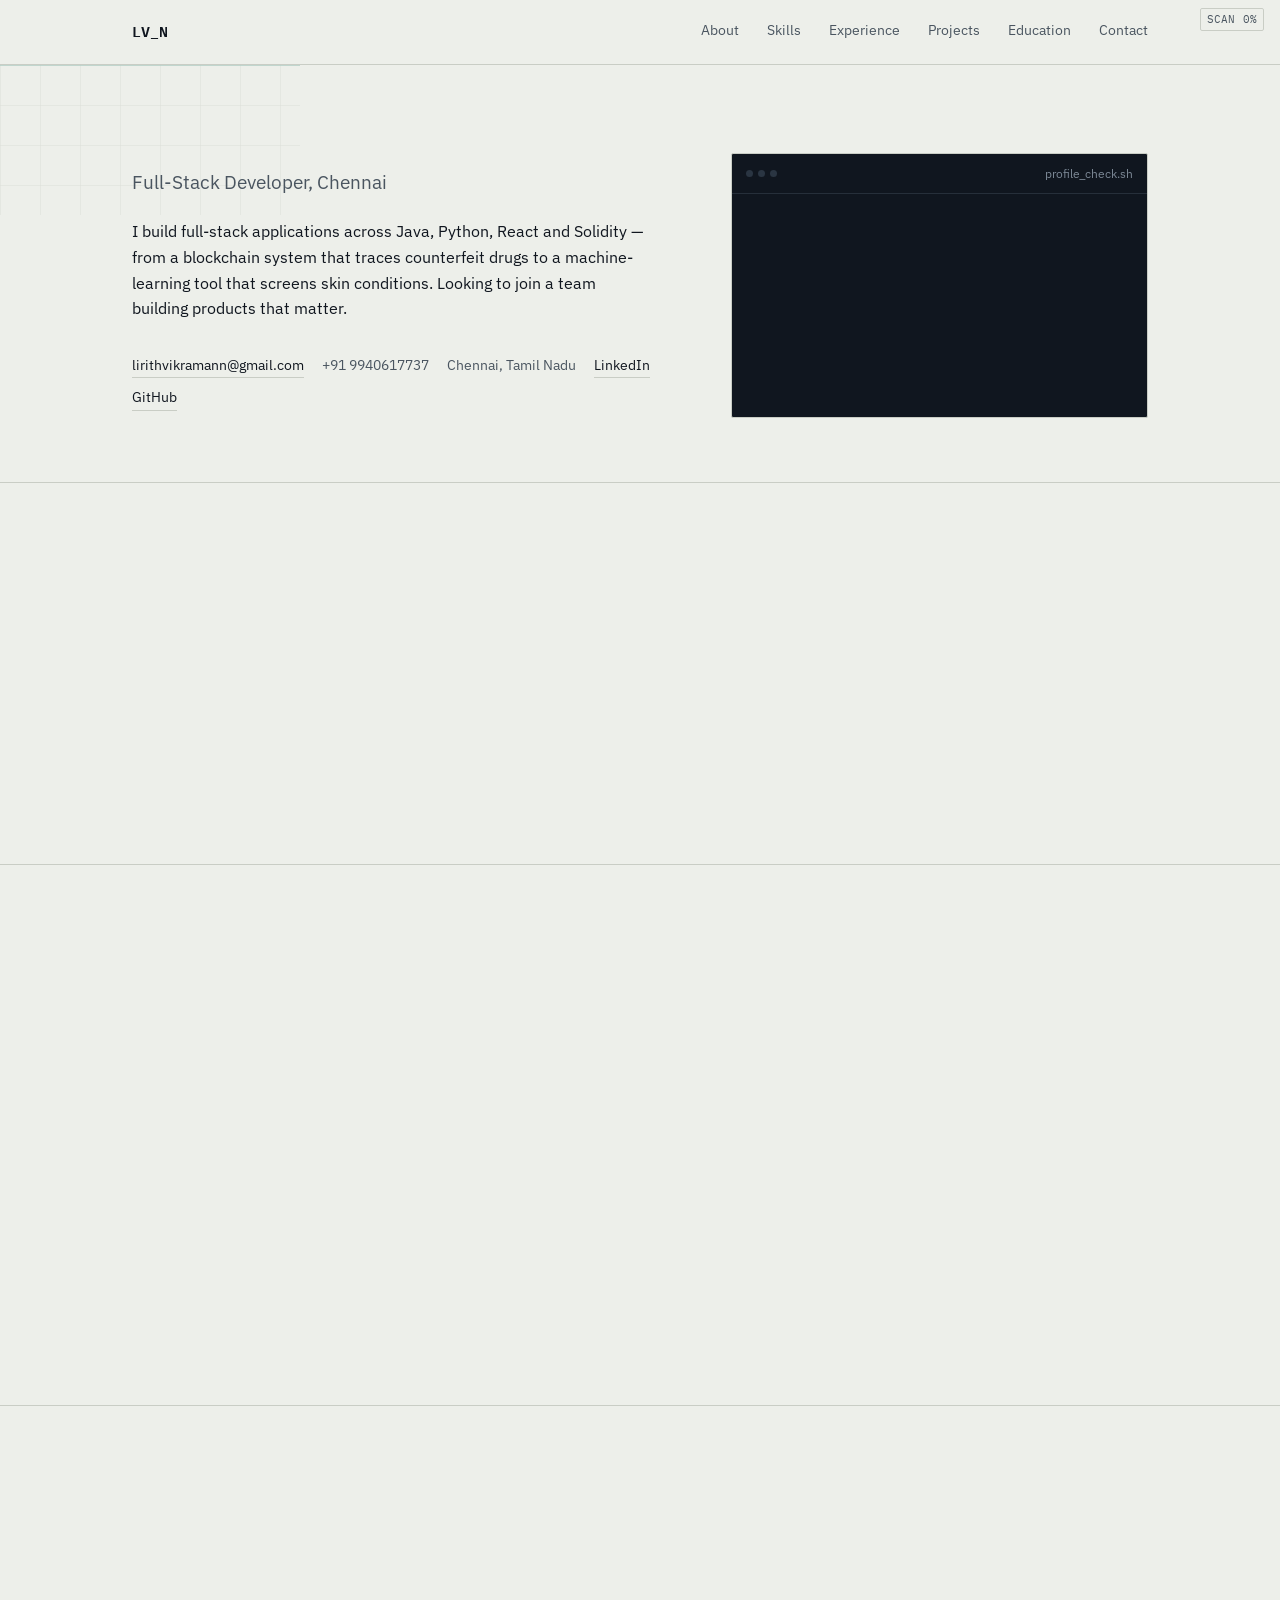
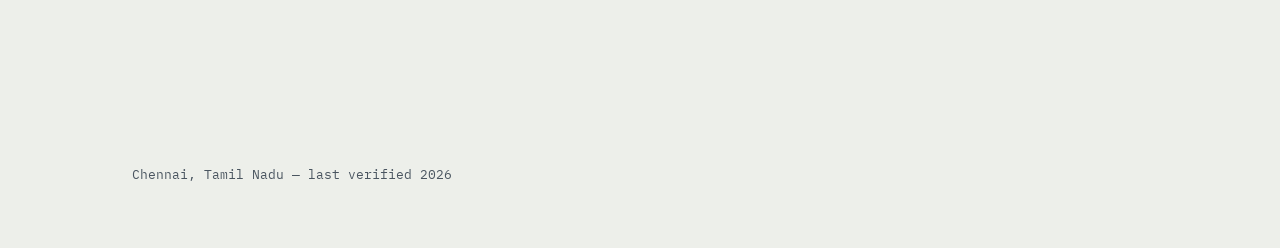
==== LirithVikraman's Portfolio.html @ 9671863d "Initial portfolio upload" ====
<!DOCTYPE html>
<html lang="en">
<head>
<meta charset="UTF-8">
<meta name="viewport" content="width=device-width, initial-scale=1.0">
<title>Lirith Vikraman N — Full-Stack Developer</title>
<link rel="preconnect" href="https://fonts.googleapis.com">
<link rel="preconnect" href="https://fonts.gstatic.com" crossorigin>
<link href="https://fonts.googleapis.com/css2?family=Space+Grotesk:wght@400;500;600;700&family=IBM+Plex+Sans:wght@400;500;600&family=IBM+Plex+Mono:wght@400;500&display=swap" rel="stylesheet">
<link rel="stylesheet" href="style.css">
</head>
<body>

<div id="scan-bar"><div id="scan-fill"></div></div>
<div id="scan-readout" class="mono">SCAN 0%</div>

<nav>
  <div class="wrap">
    <div class="nav-mark mono">LV_N</div>
    <div class="nav-links">
      <a href="#about" data-nav>About</a>
      <a href="#skills" data-nav>Skills</a>
      <a href="#experience" data-nav>Experience</a>
      <a href="#projects" data-nav>Projects</a>
      <a href="#education" data-nav>Education</a>
      <a href="#contact" data-nav>Contact</a>
    </div>
  </div>
</nav>

<header class="hero">
  <svg id="hero-grid" xmlns="http://www.w3.org/2000/svg" preserveAspectRatio="none">
    <defs>
      <pattern id="grid" width="40" height="40" patternUnits="userSpaceOnUse">
        <path d="M 40 0 L 0 0 0 40" fill="none" stroke="#C9CDC5" stroke-width="1"/>
      </pattern>
    </defs>
    <rect width="100%" height="100%" fill="url(#grid)"/>
    <line id="scanline" x1="0" y1="0" x2="100%" y2="0" stroke="#2F8F82" stroke-width="1.5" opacity="0.55"/>
  </svg>

  <div class="wrap hero-grid">
    <div>
      <h1 id="hero-name"></h1>
      <div class="role">Full-Stack Developer, Chennai</div>
      <p class="pitch">I build full-stack applications across Java, Python, React and Solidity — from a blockchain system that traces counterfeit drugs to a machine-learning tool that screens skin conditions. Looking to join a team building products that matter.</p>
      <div class="contact-row">
        <a href="mailto:lirithvikramann@gmail.com">lirithvikramann@gmail.com</a>
        <span>+91 9940617737</span>
        <span>Chennai, Tamil Nadu</span>
        <a href="#" target="_blank" rel="noopener">LinkedIn</a>
        <a href="#" target="_blank" rel="noopener">GitHub</a>
      </div>
    </div>

    <div class="console" id="console" aria-hidden="true">
      <div class="console-head">
        <div class="console-dots"><i></i><i></i><i></i></div>
        <span>profile_check.sh</span>
      </div>
      <div class="console-body">
        <div class="console-line" style="animation-delay:.1s"><span>Java, SQL</span><span class="tag">backend</span></div>
        <div class="console-line" style="animation-delay:.35s"><span>React.js, JS(ES6+)</span><span class="tag">frontend</span></div>
        <div class="console-line" style="animation-delay:.6s"><span>Solidity, Ethereum</span><span class="tag">blockchain</span></div>
        <div class="console-line" style="animation-delay:.85s"><span>Python, ML</span><span class="tag">exposure</span></div>
        <div class="console-final" style="animation-delay:1.1s">
          <div class="dot"></div>
          <b>PROFILE VERIFIED</b>
        </div>
      </div>
    </div>
  </div>
</header>

<section id="about">
  <div class="wrap content-grid">
    <h2 class="reveal">About</h2>
    <div class="about-text reveal">
      <p>I'm an Information Technology graduate from Panimalar Engineering College, working across the stack with Java, Python, React.js, Solidity and SQL. My projects lean toward systems that verify something — whether that's a drug's authenticity on a supply chain or a skin condition from an image.</p>
      <p>During a remote internship, I integrated REST APIs into a reporting pipeline, traced performance issues through log analysis, and worked Git-based sprints with a cross-functional team. I'm now looking for a full-stack role where I can keep building products people can rely on.</p>
    </div>
  </div>
</section>

<section id="skills">
  <div class="wrap content-grid">
    <h2 class="reveal">Skills</h2>
    <div class="reveal">
      <div class="skill-group">
        <h3>Languages</h3>
        <div class="chips">
          <span class="chip">Java</span><span class="chip">JavaScript (ES6+)</span><span class="chip">HTML5</span><span class="chip">CSS3</span><span class="chip">SQL</span>
        </div>
      </div>
      <div class="skill-group">
        <h3>Frontend</h3>
        <div class="chips">
          <span class="chip">Responsive Web Design</span><span class="chip">DOM Manipulation</span><span class="chip">CSS Flexbox/Grid</span>
        </div>
      </div>
      <div class="skill-group">
        <h3>Backend &amp; Database</h3>
        <div class="chips">
          <span class="chip">MySQL</span><span class="chip">Git &amp; GitHub</span>
        </div>
      </div>
      <div class="skill-group">
        <h3>Tools</h3>
        <div class="chips">
          <span class="chip">VS Code</span><span class="chip">Eclipse</span><span class="chip">EditPlus</span>
        </div>
      </div>
      <div class="skill-group">
        <h3>Exposure</h3>
        <div class="chips">
          <span class="chip">Python (ML)</span><span class="chip">Image Processing</span><span class="chip">OTP / Auth Systems</span>
        </div>
      </div>
    </div>
  </div>
</section>

<section id="experience">
  <div class="wrap content-grid">
    <h2 class="reveal">Experience</h2>
    <div class="reveal">
      <div class="exp-item">
        <div class="exp-date">Jun – Jul 2025</div>
        <div>
          <div class="exp-role">Web Developer Intern</div>
          <div class="exp-org">Remote · Undisclosed Company</div>
          <ul class="exp-list">
            <li>Integrated external REST API sources into the application data pipeline, structuring datasets for downstream reporting dashboards.</li>
            <li>Diagnosed performance bottlenecks through log analysis and documented findings for technical and non-technical stakeholders.</li>
            <li>Managed feature branches, pull requests, and deliverables via Git/GitHub in a cross-functional sprint team.</li>
          </ul>
        </div>
      </div>
    </div>
  </div>
</section>

<section id="projects">
  <div class="wrap">
    <div class="section-head">
      <h2 class="reveal">Projects</h2>
      <p class="section-note reveal">Two builds that share a theme — checking whether something is what it claims to be. Hover a card to watch its flow.</p>
    </div>

    <div class="project reveal" data-tilt>
      <div class="project-top">
        <h3>Blockchain-Based Drug Provenance &amp; Counterfeit Detection</h3>
        <div class="stack">
          <span class="chip">Solidity</span><span class="chip">Ethereum</span><span class="chip">React.js</span><span class="chip">QR</span>
        </div>
      </div>
      <p class="desc">A tamper-proof drug tracking system built on Ethereum, addressing the life-threatening risk of counterfeit pharmaceuticals in the supply chain.</p>
      <ul>
        <li>Developed smart contracts to record and verify each step of the supply chain on-chain.</li>
        <li>Integrated QR code scanning for instant authenticity checks through a React frontend.</li>
      </ul>
      <div class="verify-flow">
        <span class="verify-step">scan QR</span>
        <span class="pipeline-arrow">→</span>
        <span class="verify-step">query ledger</span>
        <span class="pipeline-arrow">→</span>
        <span class="verify-step">confirm origin</span>
        <span class="pipeline-arrow">→</span>
        <span class="verify-step">flag counterfeit</span>
      </div>
    </div>

    <div class="project reveal" data-tilt>
      <div class="project-top">
        <h3>Automated Skin Disease Detection System</h3>
        <div class="stack">
          <span class="chip">Python</span><span class="chip">Image Processing</span><span class="chip">ML</span>
        </div>
      </div>
      <p class="desc">An end-to-end diagnostic tool that classifies skin diseases from dermatological images, built as a low-cost screening alternative for early detection in resource-limited settings.</p>
      <ul>
        <li>Achieved high classification accuracy across the target disease classes.</li>
        <li>Designed as a modular pipeline so new disease classes can be added without reworking the system.</li>
      </ul>
      <div class="pipeline">
        <span class="pipeline-step">image input</span>
        <span class="pipeline-arrow">→</span>
        <span class="pipeline-step">preprocessing</span>
        <span class="pipeline-arrow">→</span>
        <span class="pipeline-step">model inference</span>
        <span class="pipeline-arrow">→</span>
        <span class="pipeline-step">result display</span>
      </div>
    </div>
  </div>
</section>

<section id="education">
  <div class="wrap">
    <div class="section-head">
      <h2 class="reveal">Education &amp; Certifications</h2>
    </div>
    <div class="two-col reveal">
      <div>
        <div class="edu-item">
          <h3>B.Tech, Information Technology</h3>
          <div class="edu-meta">Panimalar Engineering College · 2022 – 2026</div>
          <div class="cgpa">CGPA 8.00 / 10</div>
        </div>
        <div class="edu-item">
          <h3>Higher Secondary (CBSE)</h3>
          <div class="edu-meta">Bhaktavatsalam Vidyashram · Completed 2022</div>
        </div>
      </div>
      <div>
        <ul class="cert-list">
          <li><span>Cloud Computing — TCS iON</span><span class="cert-year">2024</span></li>
          <li><span>Generative AI, Oracle Certified</span><span class="cert-year">2024</span></li>
          <li><span>Cybersecurity Fundamentals — NASSCOM</span><span class="cert-year">2023</span></li>
        </ul>
      </div>
    </div>
  </div>
</section>

<footer id="contact">
  <div class="wrap">
    <div class="footer-grid">
      <h2 class="reveal">Let's build something that needs to be trusted.</h2>
      <div class="footer-links reveal">
        <a href="mailto:lirithvikramann@gmail.com">lirithvikramann@gmail.com</a>
        <span>+91 9940617737</span>
        <a href="https://www.linkedin.com/in/lirith-vikraman-n-4269a024a/" target="_blank" rel="noopener">LinkedIn</a>
        <a href="https://github.com/nlirithvikraman" target="_blank" rel="noopener">GitHub</a>
      </div>
    </div>
    <div class="fine">Chennai, Tamil Nadu — last verified 2026</div>
  </div>
</footer>

<button id="top-btn" aria-label="Back to top">↑</button>

<script src="script.js"></script>

</body>
</html>
---- style.css ----
:root{
    --ink:#10161F;
    --ink-soft:#4A5560;
    --paper:#EDEFEA;
    --panel:#E2E5DE;
    --line:#C9CDC5;
    --teal:#2F8F82;
    --teal-dim:#DDEBE8;
    --copper:#C6763A;
    --radius:2px;
  }
  *{box-sizing:border-box;}
  html{scroll-behavior:smooth;}
  body{
    margin:0;
    background:var(--paper);
    color:var(--ink);
    font-family:'IBM Plex Sans', sans-serif;
    line-height:1.6;
    -webkit-font-smoothing:antialiased;
  }
  h1,h2,h3{
    font-family:'Space Grotesk', sans-serif;
    margin:0;
    letter-spacing:-0.01em;
  }
  .mono{font-family:'IBM Plex Mono', monospace;}
  a{color:inherit;}
  a:focus-visible, button:focus-visible{outline:2px solid var(--teal); outline-offset:3px;}
  section{scroll-margin-top:64px;}
  @media (prefers-reduced-motion: reduce){
    *{animation-duration:0.01ms !important; animation-iteration-count:1 !important; transition-duration:0.01ms !important;}
    html{scroll-behavior:auto;}
  }

  .wrap{max-width:1080px; margin:0 auto; padding:0 32px; position:relative;}
  @media (max-width:640px){ .wrap{padding:0 20px;} }

  /* SCAN PROGRESS BAR */
  #scan-bar{
    position:fixed; top:0; left:0; right:0; height:3px; z-index:40;
    background:transparent;
  }
  #scan-fill{
    height:100%; width:0%; background:var(--teal);
    transition:width .08s linear;
  }
  #scan-readout{
    position:fixed; top:8px; right:16px; z-index:40;
    font-family:'IBM Plex Mono', monospace; font-size:10.5px; color:var(--ink-soft);
    background:var(--paper); padding:2px 6px; border:1px solid var(--line); border-radius:var(--radius);
    letter-spacing:.02em; pointer-events:none;
  }
  @media (max-width:640px){ #scan-readout{display:none;} }

  /* NAV */
  nav{
    position:sticky; top:0; z-index:20;
    background:rgba(237,239,234,0.92);
    backdrop-filter:blur(6px);
    border-bottom:1px solid var(--line);
  }
  nav .wrap{display:flex; align-items:center; justify-content:space-between; height:64px;}
  .nav-mark{font-weight:600; font-size:15px;}
  .nav-links{display:flex; gap:28px; font-size:14px; position:relative;}
  .nav-links a{
    text-decoration:none; color:var(--ink-soft); transition:color .15s;
    position:relative; padding-bottom:4px;
  }
  .nav-links a::after{
    content:''; position:absolute; left:0; bottom:0; height:1px; width:0;
    background:var(--teal); transition:width .25s ease;
  }
  .nav-links a:hover{color:var(--ink);}
  .nav-links a.active{color:var(--ink);}
  .nav-links a.active::after{width:100%;}
  @media (max-width:640px){ .nav-links{display:none;} }

  /* HERO */
  .hero{padding:88px 0 64px; border-bottom:1px solid var(--line); position:relative; overflow:hidden;}
  #hero-grid{position:absolute; inset:0; z-index:0; opacity:.5;}
  .hero-grid{display:grid; grid-template-columns:1.3fr 1fr; gap:56px; align-items:start; position:relative; z-index:1;}
  @media (max-width:820px){ .hero-grid{grid-template-columns:1fr;} }

  .hero h1{font-size:clamp(40px,6vw,64px); font-weight:600; line-height:1.02;}
  .hero h1 .ch{display:inline-block; opacity:0; transform:translateY(.35em); animation:riseIn .55s cubic-bezier(.2,.7,.2,1) forwards;}
  @keyframes riseIn{to{opacity:1; transform:translateY(0);}}
  .role{margin-top:14px; font-size:19px; color:var(--ink-soft); opacity:0; animation:fadeUp .5s ease forwards; animation-delay:.9s;}
  .pitch{margin-top:22px; max-width:52ch; color:var(--ink); font-size:16px; opacity:0; animation:fadeUp .5s ease forwards; animation-delay:1.05s;}
  .contact-row{margin-top:32px; display:flex; flex-wrap:wrap; gap:8px 18px; font-size:14px; opacity:0; animation:fadeUp .5s ease forwards; animation-delay:1.2s;}
  @keyframes fadeUp{from{opacity:0; transform:translateY(8px);} to{opacity:1; transform:translateY(0);}}
  .contact-row span{color:var(--ink-soft);}
  .contact-row a{text-decoration:none; border-bottom:1px solid var(--line); padding-bottom:1px; transition:border-color .15s, color .15s;}
  .contact-row a:hover{border-color:var(--teal); color:var(--teal);}

  /* verification console */
  .console{
    border:1px solid var(--line);
    background:var(--ink);
    color:#DCE3DE;
    border-radius:var(--radius);
    overflow:hidden;
    position:relative;
  }
  .console-head{
    display:flex; align-items:center; justify-content:space-between;
    padding:10px 14px; border-bottom:1px solid #262F3A;
    font-size:12px; color:#7C8896;
  }
  .console-dots{display:flex; gap:5px;}
  .console-dots i{width:7px; height:7px; border-radius:50%; background:#2A3542; display:inline-block;}
  .console-body{padding:18px 16px 20px; font-size:13px;}
  .console-line{
    display:flex; justify-content:space-between; gap:10px;
    padding:6px 0; opacity:0; transform:translateY(4px);
    border-bottom:1px dashed #1E2731;
  }
  .console.replay .console-line{animation:reveal .4s ease forwards;}
  .console-line:last-of-type{border-bottom:none;}
  .console-line .tag{color:#8FA6A1;}
  @keyframes reveal{to{opacity:1; transform:translateY(0);}}
  .console-final{
    margin-top:14px; padding-top:14px; border-top:1px solid #262F3A;
    display:flex; align-items:center; gap:10px;
    opacity:0;
  }
  .console.replay .console-final{animation:reveal .4s ease forwards;}
  .console-final .dot{width:8px; height:8px; border-radius:50%; background:#3FBBA7; box-shadow:0 0 0 3px rgba(63,187,167,0.18); animation:pulse 2s ease-in-out infinite;}
  @keyframes pulse{0%,100%{box-shadow:0 0 0 3px rgba(63,187,167,0.18);} 50%{box-shadow:0 0 0 6px rgba(63,187,167,0.1);}}
  .console-final b{color:#3FBBA7; font-weight:600; letter-spacing:.02em;}

  /* SECTION shell */
  section{padding:64px 0; border-bottom:1px solid var(--line);}
  .section-head{display:grid; grid-template-columns:200px 1fr; gap:32px; margin-bottom:36px;}
  @media (max-width:700px){ .section-head{grid-template-columns:1fr; gap:8px;} }
  .section-head h2{font-size:26px; font-weight:600;}
  .section-note{color:var(--ink-soft); font-size:14px; max-width:46ch; padding-top:4px;}

  .content-grid{display:grid; grid-template-columns:200px 1fr; gap:32px;}
  @media (max-width:700px){ .content-grid{grid-template-columns:1fr;} }

  .reveal{opacity:0; transform:translateY(14px); transition:opacity .55s ease, transform .55s ease;}
  .reveal.in{opacity:1; transform:translateY(0);}

  /* ABOUT */
  .about-text{max-width:62ch; font-size:16px;}
  .about-text p + p{margin-top:14px;}

  /* SKILLS */
  .skill-group{margin-bottom:22px;}
  .skill-group:last-child{margin-bottom:0;}
  .skill-group h3{font-size:13px; font-weight:500; color:var(--ink-soft); margin-bottom:10px; font-family:'IBM Plex Sans',sans-serif;}
  .chips{display:flex; flex-wrap:wrap; gap:8px;}
  .chip{
    font-family:'IBM Plex Mono', monospace; font-size:12.5px;
    padding:6px 11px; border:1px solid var(--line); border-radius:var(--radius);
    background:var(--panel); color:var(--ink);
    transition:transform .15s ease, border-color .15s ease, background .15s ease, color .15s ease;
  }
  .chip:hover{
    transform:translateY(-2px);
    border-color:var(--teal); color:var(--teal); background:var(--teal-dim);
  }

  /* EXPERIENCE */
  .exp-item{display:grid; grid-template-columns:120px 1fr; gap:24px;}
  @media (max-width:700px){ .exp-item{grid-template-columns:1fr; gap:6px;} }
  .exp-date{font-family:'IBM Plex Mono', monospace; font-size:13px; color:var(--ink-soft); padding-top:2px;}
  .exp-role{font-size:18px; font-weight:600; font-family:'Space Grotesk',sans-serif;}
  .exp-org{color:var(--ink-soft); font-size:14px; margin-top:2px;}
  .exp-list{margin:14px 0 0; padding-left:18px;}
  .exp-list li{margin-bottom:8px; font-size:15px;}

  /* PROJECTS */
  .project{
    border:1px solid var(--line); border-radius:var(--radius);
    background:var(--panel); padding:28px; margin-bottom:24px;
    position:relative; overflow:hidden;
  }
  .project::before{
    content:''; position:absolute; inset:0; pointer-events:none;
    background:radial-gradient(220px circle at var(--mx,50%) var(--my,50%), rgba(47,143,130,0.12), transparent 70%);
    opacity:0; transition:opacity .25s ease;
  }
  .project:hover::before{opacity:1;}
  .project:last-child{margin-bottom:0;}
  .project-top{display:flex; justify-content:space-between; align-items:flex-start; gap:16px; flex-wrap:wrap; position:relative;}
  .project h3{font-size:20px; font-weight:600; max-width:34ch;}
  .stack{display:flex; flex-wrap:wrap; gap:6px; justify-content:flex-end;}
  .project p.desc{margin-top:14px; font-size:15px; max-width:66ch; position:relative;}
  .project ul{margin:12px 0 0; padding-left:18px; position:relative;}
  .project li{font-size:14.5px; margin-bottom:6px;}

  .pipeline{
    display:flex; align-items:center; flex-wrap:wrap; gap:0;
    margin-top:20px; padding-top:18px; border-top:1px dashed var(--line);
    position:relative;
  }
  .pipeline-step{
    font-family:'IBM Plex Mono', monospace; font-size:12px;
    padding:7px 12px; border:1px solid var(--line); border-radius:var(--radius);
    background:var(--paper); white-space:nowrap;
    transition:border-color .2s ease, color .2s ease;
  }
  .pipeline-arrow{color:var(--ink-soft); padding:0 8px; font-size:13px;}
  .project.animate-flow .pipeline-step{animation:stepLight 2.2s ease-in-out infinite;}
  .project.animate-flow .pipeline-step:nth-child(1){animation-delay:0s;}
  .project.animate-flow .pipeline-step:nth-child(3){animation-delay:.4s;}
  .project.animate-flow .pipeline-step:nth-child(5){animation-delay:.8s;}
  .project.animate-flow .pipeline-step:nth-child(7){animation-delay:1.2s;}
  @keyframes stepLight{0%,100%{border-color:var(--line); color:var(--ink);} 20%{border-color:var(--teal); color:var(--teal);}}

  .verify-flow{
    display:flex; align-items:center; flex-wrap:wrap; gap:0;
    margin-top:20px; padding-top:18px; border-top:1px dashed var(--line);
    position:relative;
  }
  .verify-step{
    font-family:'IBM Plex Mono', monospace; font-size:12px;
    padding:7px 12px; border:1px solid var(--teal); color:var(--teal);
    border-radius:var(--radius); background:var(--teal-dim); white-space:nowrap;
  }
  .project.animate-flow .verify-step{animation:stepLight2 2.2s ease-in-out infinite;}
  .project.animate-flow .verify-step:nth-child(1){animation-delay:0s;}
  .project.animate-flow .verify-step:nth-child(3){animation-delay:.4s;}
  .project.animate-flow .verify-step:nth-child(5){animation-delay:.8s;}
  .project.animate-flow .verify-step:nth-child(7){animation-delay:1.2s;}
  @keyframes stepLight2{0%,100%{background:var(--teal-dim);} 20%{background:var(--teal); color:var(--ink);}}

  /* EDU + CERTS */
  .two-col{display:grid; grid-template-columns:1fr 1fr; gap:40px;}
  @media (max-width:700px){ .two-col{grid-template-columns:1fr;} }
  .edu-item{margin-bottom:20px;}
  .edu-item:last-child{margin-bottom:0;}
  .edu-item h3{font-size:16px; font-weight:600; font-family:'Space Grotesk',sans-serif;}
  .edu-meta{color:var(--ink-soft); font-size:13.5px; margin-top:3px;}
  .cgpa{display:inline-block; margin-top:6px; font-family:'IBM Plex Mono',monospace; font-size:12px; color:var(--teal);}

  .cert-list{list-style:none; margin:0; padding:0;}
  .cert-list li{
    display:flex; justify-content:space-between; gap:12px;
    padding:12px 0; border-bottom:1px solid var(--line); font-size:14.5px;
    transition:padding-left .2s ease;
  }
  .cert-list li:hover{padding-left:6px;}
  .cert-list li:last-child{border-bottom:none;}
  .cert-year{font-family:'IBM Plex Mono',monospace; font-size:12.5px; color:var(--ink-soft); white-space:nowrap;}

  /* FOOTER */
  footer{padding:56px 0 64px;}
  .footer-grid{display:flex; justify-content:space-between; align-items:flex-end; flex-wrap:wrap; gap:24px;}
  footer h2{font-size:30px; font-weight:600; max-width:14ch;}
  .footer-links{display:flex; flex-direction:column; gap:6px; font-size:14.5px; text-align:right;}
  .footer-links a{text-decoration:none; border-bottom:1px solid var(--line); transition:border-color .15s, color .15s;}
  .footer-links a:hover{border-color:var(--teal); color:var(--teal);}
  @media (max-width:640px){ .footer-links{text-align:left;} }
  .fine{margin-top:40px; font-size:12.5px; color:var(--ink-soft); font-family:'IBM Plex Mono',monospace;}

  /* back to top */
  #top-btn{
    position:fixed; right:20px; bottom:20px; z-index:30;
    width:38px; height:38px; border-radius:50%;
    background:var(--ink); color:#DCE3DE; border:none; cursor:pointer;
    display:flex; align-items:center; justify-content:center;
    font-family:'IBM Plex Mono',monospace; font-size:15px;
    opacity:0; pointer-events:none; transform:translateY(8px);
    transition:opacity .25s ease, transform .25s ease;
  }
  #top-btn.show{opacity:1; pointer-events:auto; transform:translateY(0);}
  #top-btn:hover{background:var(--teal);}
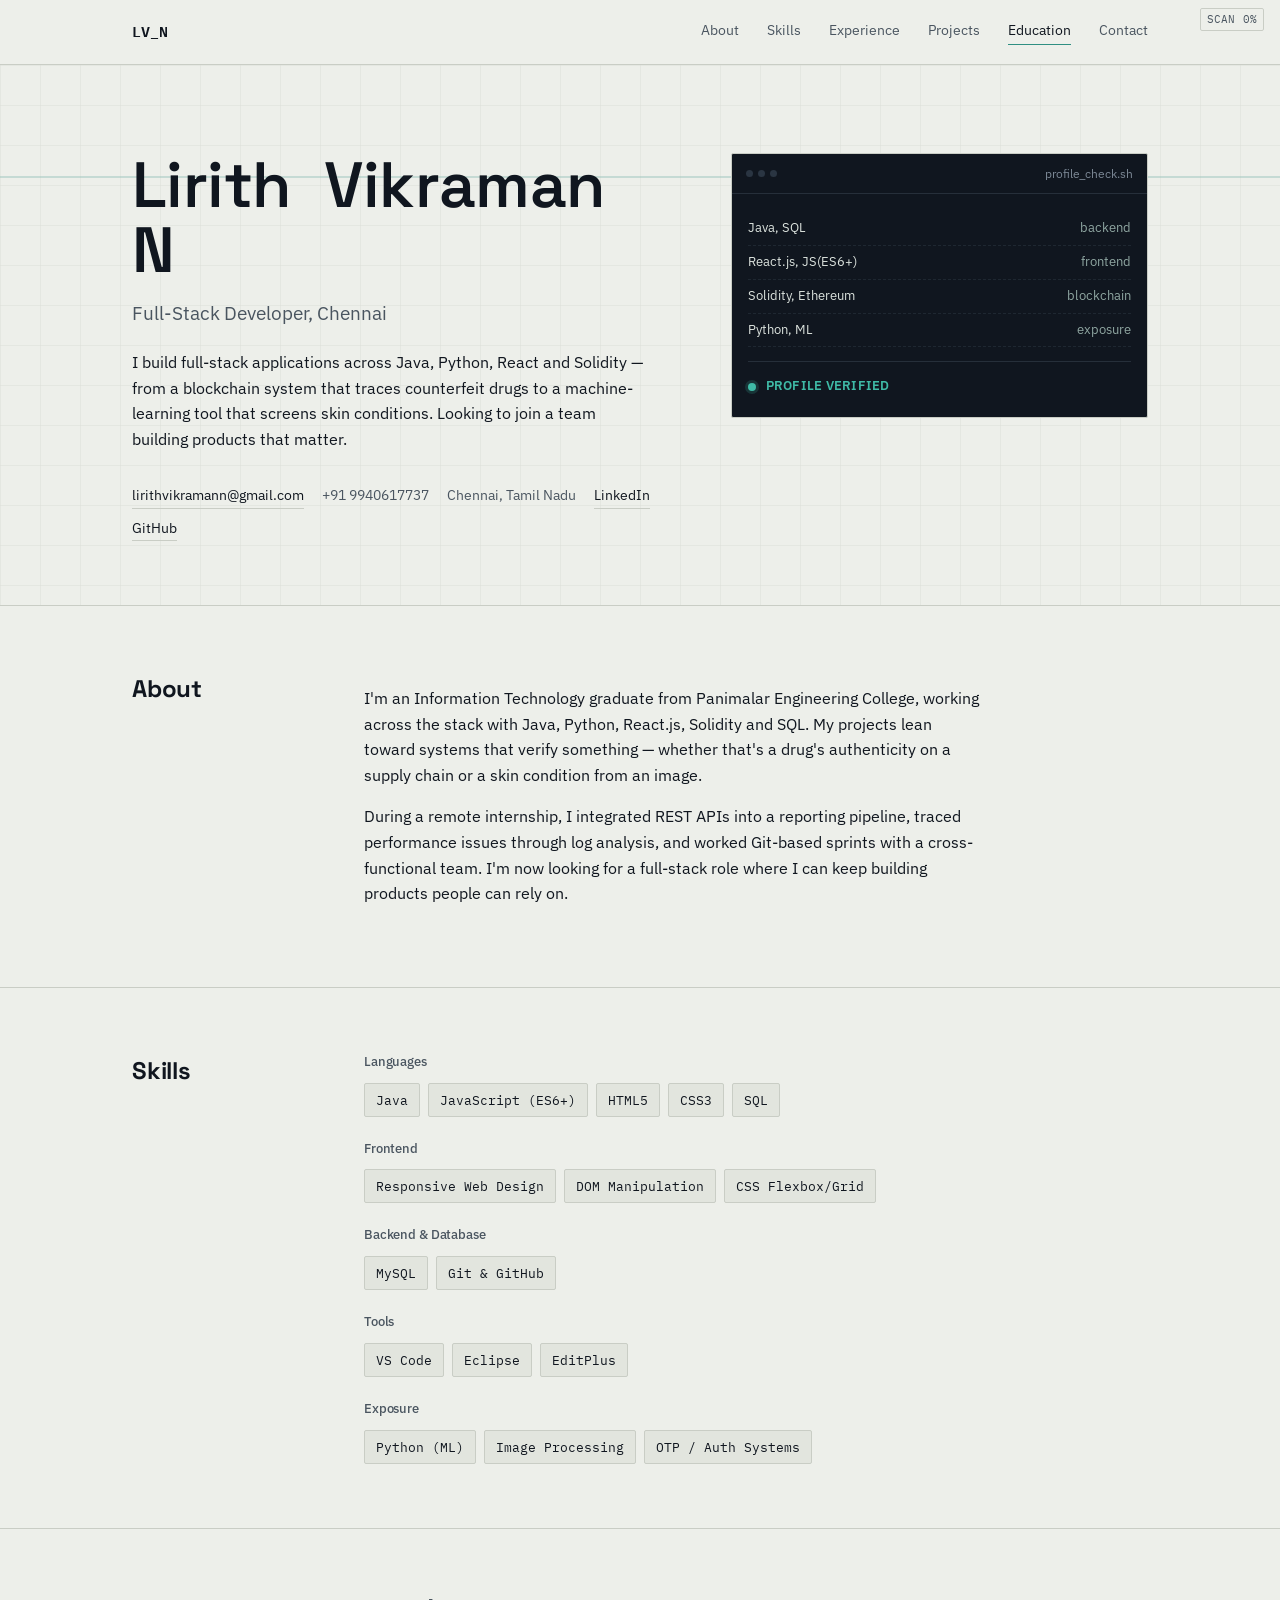
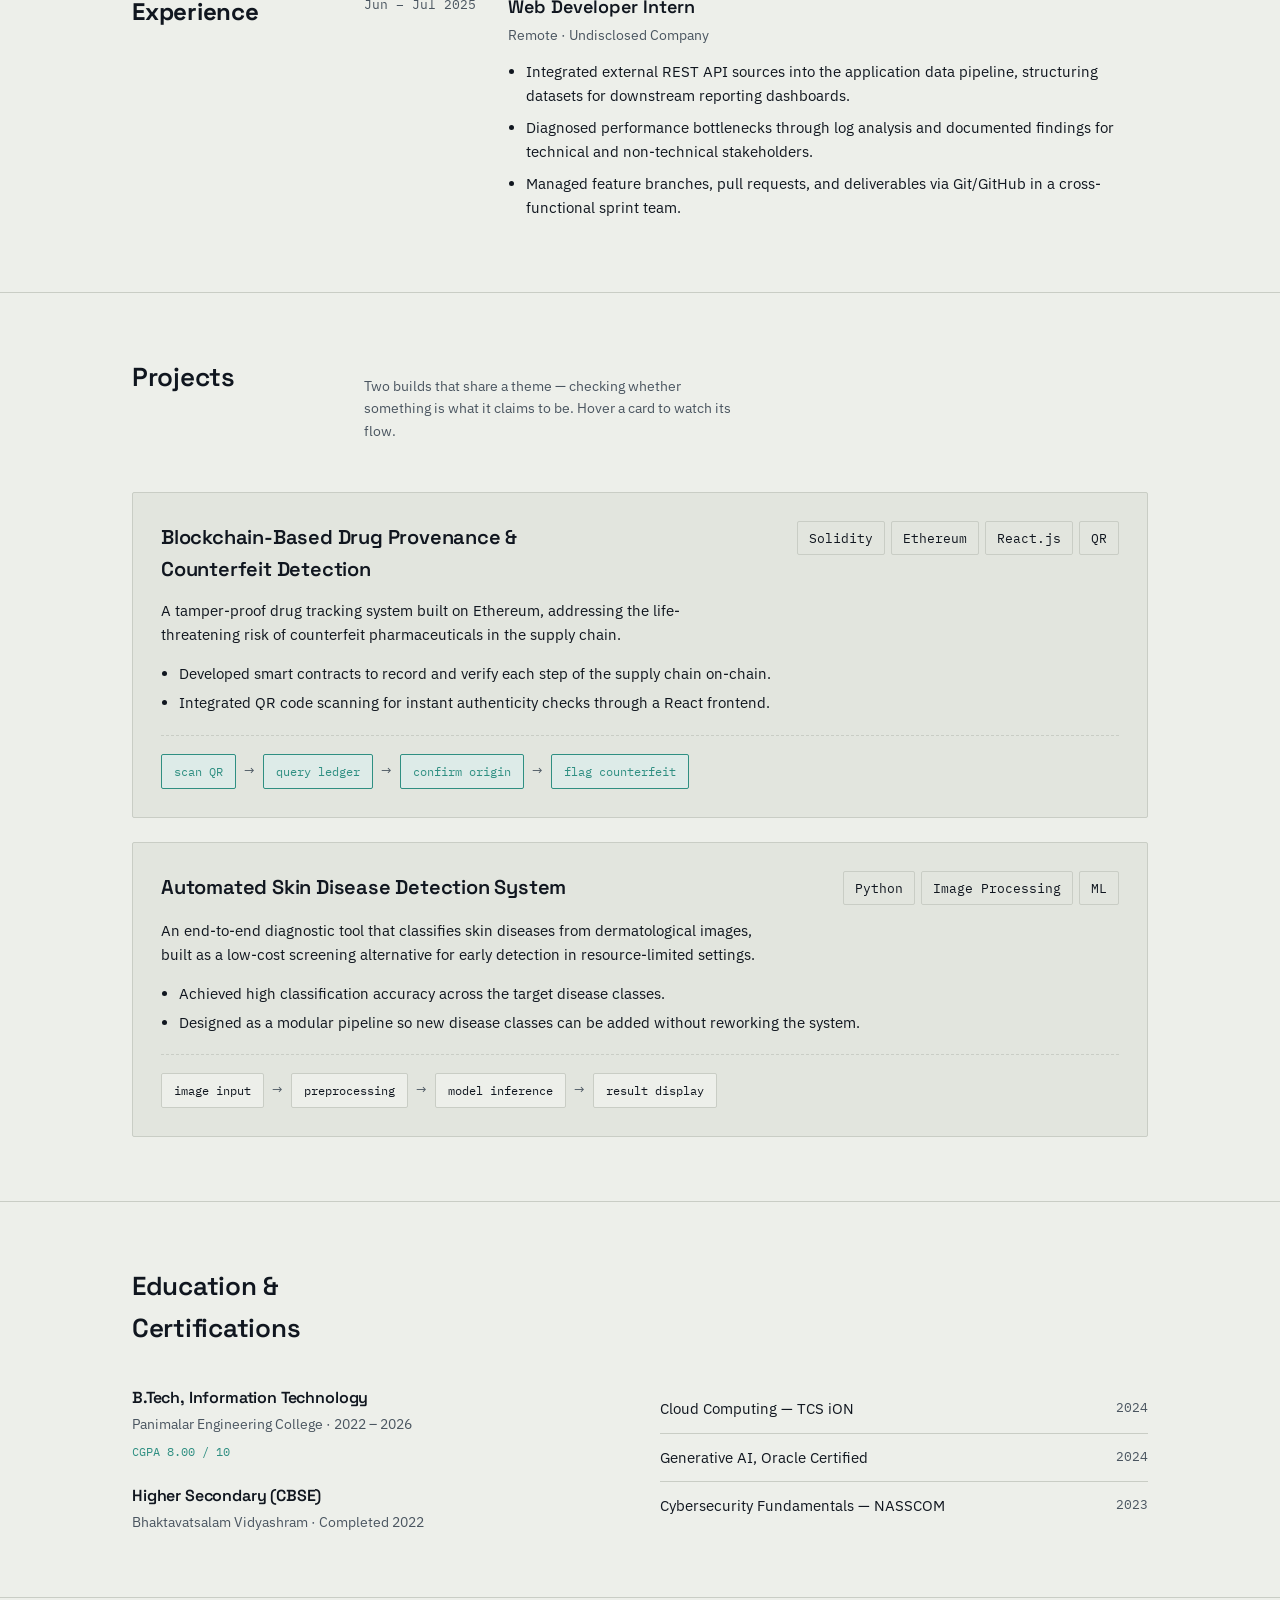
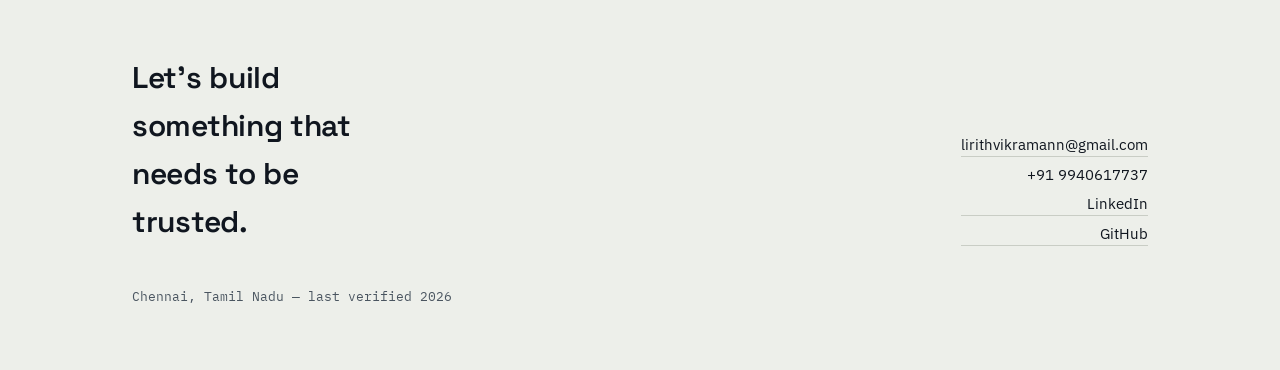
==== commit de442d58: "Use named portfolio HTML page" ====
--- a/LirithVikraman's Portfolio.html
+++ b/LirithVikraman's Portfolio.html
@@ -49,8 +49,8 @@
         <a href="mailto:lirithvikramann@gmail.com">lirithvikramann@gmail.com</a>
         <span>+91 9940617737</span>
         <span>Chennai, Tamil Nadu</span>
-        <a href="#" target="_blank" rel="noopener">LinkedIn</a>
-        <a href="#" target="_blank" rel="noopener">GitHub</a>
+        <a href="https://www.linkedin.com/in/lirith-vikraman-n-4269a024a/" target="_blank" rel="noopener">LinkedIn</a>
+        <a href="https://github.com/nlirithvikraman" target="_blank" rel="noopener">GitHub</a>
       </div>
     </div>
 
